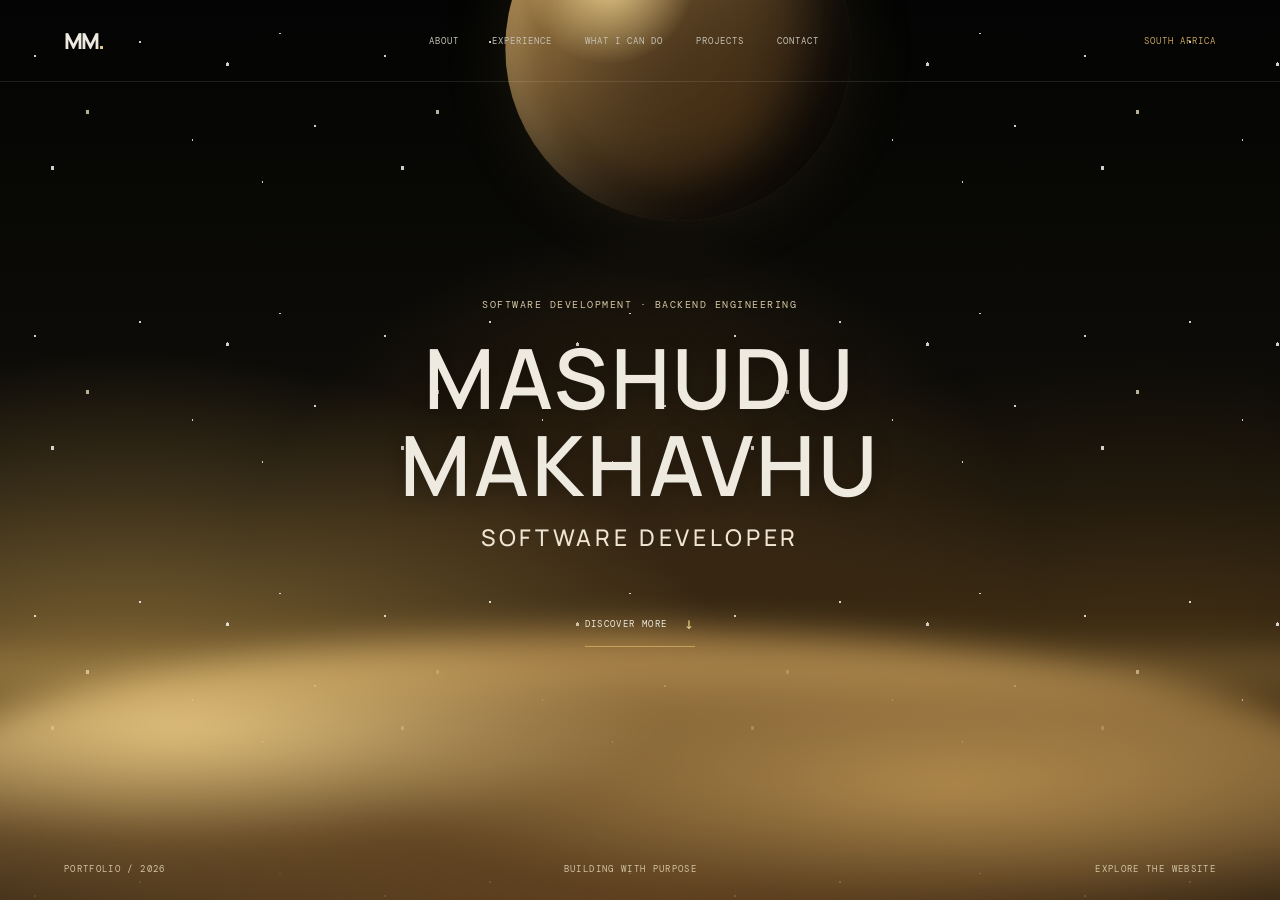
==== index.html @ a8f8b1bf "Initial portfolio website" ====
<!DOCTYPE html>
<html lang="en">
<head>
    <meta charset="UTF-8">
    <meta name="viewport" content="width=device-width, initial-scale=1.0">
    <meta name="theme-color" content="#080806">
    <meta name="description" content="Mashudu Makhavhu — Software Developer">
    <title>Mashudu Makhavhu | Developer</title>

    <link rel="preconnect" href="https://fonts.googleapis.com">
    <link rel="preconnect" href="https://fonts.gstatic.com" crossorigin>
    <link href="https://fonts.googleapis.com/css2?family=DM+Mono:wght@400;500&family=Manrope:wght@400;500;600;700;800&display=swap" rel="stylesheet">

    <link rel="stylesheet" href="css/style.css">
    <script src="js/script.js" defer></script>
</head>
<body class="home-page">

<header class="site-header">
    <a href="index.html" class="logo">MM<span>.</span></a>

    <button class="menu-toggle" aria-label="Open navigation" aria-expanded="false">
        <span></span><span></span>
    </button>

    <nav class="navigation">
        <a href="about.html">ABOUT</a>
        <a href="experience.html">EXPERIENCE</a>
        <a href="capabilities.html">WHAT I CAN DO</a>
        <a href="projects.html">PROJECTS</a>
        <a href="contact.html">CONTACT</a>
    </nav>

    <span class="header-location">SOUTH AFRICA</span>
</header>

<main>
    <section class="hero">

        <div class="stars"></div>
        <div class="planet"></div>
        <div class="horizon"></div>

        <div class="hero-content">
            <p class="hero-overline">
                SOFTWARE DEVELOPMENT · BACKEND ENGINEERING
            </p>

            <h1>MASHUDU<br>MAKHAVHU</h1>

            <p class="hero-role">SOFTWARE DEVELOPER</p>

            <a href="about.html" class="hero-discover">
                DISCOVER MORE <span>↓</span>
            </a>
        </div>

        <div class="hero-bottom">
            <span>PORTFOLIO / 2026</span>
            <span>BUILDING WITH PURPOSE</span>
            <span>EXPLORE THE WEBSITE</span>
        </div>

    </section>
</main>

</body>
</html>
---- css/style.css ----
:root {
    --black: #080806;
    --surface: #100f0b;
    --gold: #c6a15a;
    --gold-light: #e5c987;
    --white: #eeeae0;
    --muted: #969187;
    --line: rgba(230,220,195,.16);
    --font: 'Manrope', sans-serif;
    --mono: 'DM Mono', monospace;
}

* {
    box-sizing: border-box;
    margin: 0;
    padding: 0;
}

html {
    scroll-behavior: smooth;
    scroll-padding-top: 90px;
}

body {
    background: var(--black);
    color: var(--white);
    font-family: var(--font);
    overflow-x: hidden;
    min-width: 0;
}

a {
    color: inherit;
    text-decoration: none;
}

button {
    font: inherit;
}

::selection {
    background: var(--gold);
    color: var(--black);
}


/* HEADER */

.site-header {
    position: relative;
    z-index: 20;
    width: 100%;
    min-height: 82px;
    padding: 0 5%;
    display: flex;
    align-items: center;
    justify-content: space-between;
    border-bottom: 1px solid var(--line);
    background: var(--black);
}

.home-page .site-header {
    position: absolute;
    top: 0;
    left: 0;
    background: transparent;
    border-color: rgba(255,255,255,.1);
}

.logo {
    font-size: 22px;
    font-weight: 800;
    letter-spacing: -.08em;
    flex-shrink: 0;
}

.logo span {
    color: var(--gold-light);
}

.navigation {
    display: flex;
    align-items: center;
    gap: clamp(14px, 2.6vw, 35px);
}

.navigation a,
.header-location {
    font: 9px var(--mono);
    letter-spacing: .11em;
    color: #c6c1b5;
    transition: color .2s;
    white-space: nowrap;
}

.navigation a:hover,
.navigation a[aria-current="page"] {
    color: var(--gold-light);
}

.header-location {
    color: var(--gold);
}


/* MOBILE MENU BUTTON */

.menu-toggle {
    display: none;
    border: 0;
    background: transparent;
    cursor: pointer;
    padding: 10px;
    flex-direction: column;
    gap: 6px;
}

.menu-toggle span {
    display: block;
    width: 23px;
    height: 1px;
    background: var(--white);
    transition: transform .2s;
}

.menu-toggle[aria-expanded="true"] span:first-child {
    transform: translateY(3.5px) rotate(45deg);
}

.menu-toggle[aria-expanded="true"] span:last-child {
    transform: translateY(-3.5px) rotate(-45deg);
}


/* CINEMATIC HOMEPAGE */

.hero {
    position: relative;
    min-height: 100svh;
    min-height: 100vh;
    height: 760px;
    max-height: 1050px;
    overflow: hidden;
    isolation: isolate;
    display: flex;
    justify-content: center;
    align-items: center;
    background:
        radial-gradient(ellipse at 50% 70%, #493318, transparent 45%),
        linear-gradient(180deg, #030403, #100e09 55%, #5d421d);
}

.hero::before {
    content: "";
    position: absolute;
    inset: 0;
    z-index: -1;
    background:
        radial-gradient(ellipse at 10% 90%, rgba(239,189,96,.65), transparent 40%),
        radial-gradient(ellipse at 90% 85%, rgba(176,121,47,.35), transparent 38%),
        linear-gradient(180deg, transparent 30%, rgba(0,0,0,.1) 55%, #080806 100%);
}


/* STARS */

.stars {
    position: absolute;
    inset: 0;
    opacity: .8;
    background-image:
        radial-gradient(1px 1px at 10% 20%, white 100%, transparent),
        radial-gradient(2px 2px at 25% 40%, #e5d7bd 100%, transparent),
        radial-gradient(1px 1px at 40% 15%, white 100%, transparent),
        radial-gradient(2px 2px at 65% 23%, white 100%, transparent),
        radial-gradient(1px 1px at 80% 12%, white 100%, transparent),
        radial-gradient(1px 1px at 90% 45%, white 100%, transparent),
        radial-gradient(2px 2px at 15% 60%, white 100%, transparent),
        radial-gradient(1px 1px at 55% 50%, white 100%, transparent),
        radial-gradient(1px 1px at 75% 65%, white 100%, transparent);
    background-size: 350px 280px;
    animation: star-drift 100s linear infinite;
}

@keyframes star-drift {
    from { background-position: 0 0; }
    to { background-position: 350px 280px; }
}


/* PLANET */

.planet {
    position: absolute;
    width: clamp(180px, 27vw, 360px);
    height: clamp(180px, 27vw, 360px);
    top: -125px;
    left: 53%;
    transform: translateX(-50%);
    border-radius: 50%;
    background:
        radial-gradient(circle at 30% 30%, #e6c987, transparent 25%),
        radial-gradient(circle at 65% 70%, #473016, transparent 55%),
        linear-gradient(135deg, #b58b4b, #2d2114 75%);
    box-shadow:
        inset -35px -25px 65px #080604,
        inset 15px 5px 30px rgba(255,219,153,.35),
        0 0 70px rgba(193,148,70,.12);
}


/* GOLDEN HORIZON */

.horizon {
    position: absolute;
    width: 120%;
    height: 43%;
    bottom: -13%;
    left: -10%;
    background:
        radial-gradient(ellipse at 20% 25%, #f1d18b, transparent 28%),
        radial-gradient(ellipse at 70% 40%, #c59b57, transparent 38%),
        radial-gradient(ellipse at 50% 80%, #6b4822, transparent 60%),
        linear-gradient(180deg, #b48b4d, #302011 80%);
    filter: blur(17px);
    border-radius: 50% 50% 0 0;
    opacity: .85;
}

.horizon::before {
    content: "";
    position: absolute;
    top: 10%;
    width: 100%;
    height: 2px;
    background: rgba(255,231,174,.85);
    box-shadow: 0 0 30px 10px rgba(244,194,104,.4);
}


/* HERO TEXT */

.hero-content {
    position: relative;
    z-index: 3;
    text-align: center;
    margin-top: 45px;
    padding: 20px;
}

.hero-overline,
.hero-bottom,
.hero-discover {
    font-family: var(--mono);
    letter-spacing: .15em;
}

.hero-overline {
    font-size: 10px;
    color: #d5c7a6;
    margin-bottom: 23px;
}

.hero-content h1 {
    font-size: clamp(38px, 6.5vw, 86px);
    line-height: 1.05;
    letter-spacing: .035em;
    font-weight: 600;
    text-shadow: 0 3px 20px rgba(0,0,0,.3);
}

.hero-role {
    font-size: clamp(13px, 2vw, 23px);
    font-weight: 500;
    letter-spacing: .16em;
    margin-top: 13px;
    color: #eee5d3;
}

.hero-discover {
    display: inline-flex;
    align-items: center;
    gap: 17px;
    margin-top: 48px;
    padding: 12px 0;
    border-bottom: 1px solid var(--gold);
    font-size: 9px;
    transition: gap .25s;
}

.hero-discover:hover {
    gap: 27px;
}

.hero-discover span {
    color: var(--gold-light);
    font-size: 16px;
}

.hero-bottom {
    position: absolute;
    z-index: 4;
    bottom: 25px;
    left: 5%;
    right: 5%;
    display: flex;
    justify-content: space-between;
    gap: 15px;
    font-size: 9px;
    color: #d1c2a3;
}


/* INTERIOR PAGES */

.inner-page {
    width: 100%;
}

.page-intro {
    padding: 115px 9% 105px;
    border-bottom: 1px solid var(--line);
    background:
        radial-gradient(ellipse at 90% 20%, rgba(198,161,90,.08), transparent 45%),
        var(--black);
}

.eyebrow {
    font: 10px var(--mono);
    color: var(--gold);
    letter-spacing: .15em;
}

.page-intro .eyebrow {
    margin-bottom: 32px;
}

.page-intro h1 {
    font-size: clamp(55px, 8vw, 105px);
    line-height: 1.04;
    letter-spacing: -.065em;
    font-weight: 500;
}

.page-intro h1 span,
.content-section h2 span {
    color: var(--gold-light);
}

.intro-description {
    margin-top: 25px;
    max-width: 440px;
    color: var(--muted);
    font-size: 13px;
    line-height: 1.9;
}


/* CONTENT SECTIONS */

.content-section {
    padding: 100px 9%;
    border-bottom: 1px solid var(--line);
}

.content-heading {
    margin-bottom: 40px;
}

.content-heading .eyebrow,
.content-section > .eyebrow {
    margin-bottom: 25px;
}

.content-heading h2,
.content-section h2 {
    font-size: clamp(32px, 4vw, 52px);
    font-weight: 500;
    letter-spacing: -.055em;
    line-height: 1.15;
}

.content-body {
    max-width: 760px;
    margin-left: auto;
}

.content-body p {
    color: var(--muted);
    font-size: 13px;
    line-height: 2;
    margin-bottom: 22px;
}

.content-body .large-copy {
    color: var(--white);
    font-size: clamp(18px, 2.3vw, 24px);
    line-height: 1.7;
}


/* PRINCIPLES */

.philosophy > h2 {
    margin-bottom: 55px;
}

.principle-grid {
    display: grid;
    grid-template-columns: repeat(3, 1fr);
    gap: 35px;
}

.principle-grid article {
    border-top: 1px solid var(--line);
    padding-top: 20px;
}

.principle-grid article > span {
    font: 10px var(--mono);
    color: var(--gold);
}

.principle-grid h3 {
    font-size: 17px;
    font-weight: 500;
    margin: 25px 0 10px;
}

.principle-grid p {
    font-size: 11px;
    line-height: 1.9;
    color: var(--muted);
}


/* TIMELINE */

.timeline {
    border-top: 1px solid var(--line);
    margin-top: 35px;
    margin-left: 5px;
}

.timeline-item {
    display: grid;
    grid-template-columns: 15px 125px 1fr;
    gap: 22px;
    padding: 35px 0;
    border-bottom: 1px solid var(--line);
    position: relative;
}

.timeline-marker {
    width: 8px;
    height: 8px;
    border: 1px solid var(--gold);
    border-radius: 50%;
    margin-top: 5px;
    background: var(--black);
    box-shadow: 0 0 12px rgba(198,161,90,.25);
}

.timeline-date {
    font: 9px var(--mono);
    color: var(--gold);
    letter-spacing: .1em;
    padding-top: 3px;
}

.timeline-content h2 {
    font-size: 19px;
    font-weight: 500;
    margin-bottom: 9px;
}

.timeline-subtitle {
    font-size: 10px;
    color: var(--gold-light);
    margin-bottom: 14px;
}

.timeline-content > p:last-child {
    max-width: 520px;
    font-size: 12px;
    color: var(--muted);
    line-height: 1.9;
}

.statement h2 {
    font-size: clamp(40px, 6vw, 72px);
}


/* CAPABILITY DETAILS */

.capability-detail-list {
    border-top: 1px solid var(--line);
    margin-top: 35px;
}

.capability-detail {
    display: grid;
    grid-template-columns: 50px 1fr 130px;
    gap: 25px;
    align-items: start;
    padding: 30px 0;
    border-bottom: 1px solid var(--line);
}

.detail-number {
    font: 10px var(--mono);
    color: var(--gold);
    padding-top: 6px;
}

.capability-detail h2 {
    font-size: 21px;
    margin-bottom: 12px;
}

.capability-detail p {
    max-width: 530px;
    color: var(--muted);
    font-size: 12px;
    line-height: 1.9;
    margin-bottom: 18px;
}

.detail-tags {
    display: flex;
    flex-wrap: wrap;
    gap: 8px;
}

.detail-tags span {
    font: 8px var(--mono);
    letter-spacing: .08em;
    color: #c8c1b3;
    border: 1px solid var(--line);
    padding: 7px 9px;
}

.detail-status {
    font: 8px var(--mono);
    color: var(--gold);
    text-align: right;
    padding-top: 7px;
}


/* PROJECT EMPTY STATE */

.project-empty {
    min-height: 430px;
    display: flex;
    flex-direction: column;
    justify-content: center;
    align-items: flex-start;
    background:
        radial-gradient(ellipse at 85% 50%, rgba(198,161,90,.07), transparent 45%);
}

.empty-mark {
    font-size: 70px;
    font-weight: 800;
    letter-spacing: -.09em;
    color: rgba(198,161,90,.12);
    margin-bottom: 30px;
}

.project-empty .eyebrow {
    margin-bottom: 25px;
}

.project-empty h2 {
    font-size: clamp(38px, 5vw, 65px);
}

.project-empty > p:not(.eyebrow) {
    max-width: 450px;
    color: var(--muted);
    font-size: 12px;
    line-height: 1.9;
    margin-top: 22px;
}

.line-link {
    display: inline-flex;
    align-items: center;
    gap: 20px;
    margin-top: 28px;
    padding-bottom: 10px;
    border-bottom: 1px solid var(--gold);
    font: 9px var(--mono);
    letter-spacing: .12em;
}

.line-link span {
    color: var(--gold);
}


/* CONTACT */

.contact-content h2 {
    font-size: clamp(45px, 7vw, 80px);
    margin: 35px 0 20px;
}

.contact-content > p:not(.eyebrow):not(.placeholder-note) {
    max-width: 450px;
    color: var(--muted);
    font-size: 12px;
    line-height: 1.9;
}

.contact-email {
    display: flex;
    align-items: center;
    justify-content: space-between;
    gap: 15px;
    max-width: 540px;
    margin-top: 45px;
    padding-bottom: 17px;
    border-bottom: 1px solid var(--gold);
    font-size: clamp(15px, 2.5vw, 23px);
    font-weight: 600;
    overflow-wrap: anywhere;
}

.contact-email span {
    color: var(--gold);
    flex-shrink: 0;
}

.contact-socials {
    display: flex;
    gap: 30px;
    margin-top: 30px;
}

.contact-socials a {
    font: 9px var(--mono);
    color: var(--muted);
    letter-spacing: .1em;
}

.contact-socials a:hover {
    color: var(--gold);
}

.placeholder-note {
    color: #706d63;
    font-size: 9px;
    margin-top: 30px;
}


/* PAGE TO PAGE NAVIGATION */

.page-navigation {
    padding: 25px 9%;
    display: flex;
    justify-content: space-between;
    gap: 20px;
    border-bottom: 1px solid var(--line);
}

.page-navigation a {
    font: 9px var(--mono);
    color: var(--muted);
    letter-spacing: .1em;
    transition: color .2s;
}

.page-navigation a:hover {
    color: var(--gold);
}


/* FOOTER */

.site-footer {
    min-height: 105px;
    padding: 25px 8%;
    display: flex;
    align-items: center;
    justify-content: space-between;
    gap: 20px;
}

.site-footer p,
.site-footer > span {
    font: 8px var(--mono);
    color: var(--muted);
    letter-spacing: .1em;
}


/* TABLET */

@media (max-width: 950px) {

    .site-header {
        padding: 0 4%;
    }

    .navigation {
        gap: 14px;
    }

    .navigation a,
    .header-location {
        font-size: 8px;
    }

    .page-intro,
    .content-section {
        padding-left: 7%;
        padding-right: 7%;
    }

}


/* MOBILE */

@media (max-width: 680px) {

    html {
        scroll-padding-top: 75px;
    }

    .site-header {
        min-height: 70px;
        padding: 0 22px;
    }

    .logo {
        font-size: 20px;
    }

    .header-location {
        display: none;
    }

    .menu-toggle {
        display: flex;
        position: relative;
        z-index: 22;
    }

    .navigation {
        display: none;
        position: absolute;
        top: 69px;
        left: 0;
        right: 0;
        background: #0b0a07;
        padding: 15px 25px 25px;
        border-bottom: 1px solid var(--line);
        flex-direction: column;
        align-items: stretch;
        gap: 0;
    }

    .navigation.open {
        display: flex;
    }

    .navigation a {
        padding: 16px 0;
        border-bottom: 1px solid var(--line);
        font-size: 10px;
    }

    .navigation a:last-child {
        border-bottom: 0;
    }


    /* MOBILE HOMEPAGE */

    .hero {
        height: 100svh;
        min-height: 620px;
        max-height: 850px;
    }

    .planet {
        width: 205px;
        height: 205px;
        top: 35px;
        left: 65%;
    }

    .horizon {
        width: 150%;
        height: 37%;
        bottom: -7%;
        left: -25%;
        filter: blur(12px);
    }

    .hero-content {
        margin-top: 35px;
        padding: 15px;
    }

    .hero-overline {
        font-size: 8px;
        letter-spacing: .1em;
        margin-bottom: 20px;
    }

    .hero-content h1 {
        font-size: clamp(37px, 10vw, 56px);
        letter-spacing: .015em;
        line-height: 1.12;
    }

    .hero-role {
        font-size: 12px;
        letter-spacing: .12em;
    }

    .hero-discover {
        margin-top: 38px;
        font-size: 8px;
    }

    .hero-bottom {
        left: 20px;
        right: 20px;
        bottom: 20px;
        font-size: 7px;
    }

    .hero-bottom span:nth-child(2) {
        display: none;
    }


    /* MOBILE INTERIOR PAGES */

    .page-intro {
        padding: 90px 24px 75px;
    }

    .page-intro .eyebrow {
        margin-bottom: 27px;
    }

    .page-intro h1 {
        font-size: clamp(53px, 13vw, 76px);
    }

    .intro-description {
        font-size: 12px;
        margin-top: 20px;
    }

    .content-section {
        padding: 75px 24px;
    }

    .content-heading {
        margin-bottom: 30px;
    }

    .content-body {
        margin-left: 0;
    }

    .content-body .large-copy {
        font-size: 18px;
    }

    .content-body p {
        font-size: 12px;
    }


    /* MOBILE PRINCIPLES */

    .principle-grid {
        grid-template-columns: 1fr;
        gap: 25px;
    }

    .principle-grid article {
        padding-top: 15px;
    }

    .principle-grid h3 {
        margin: 13px 0 7px;
    }


    /* MOBILE TIMELINE */

    .timeline-item {
        grid-template-columns: 10px 1fr;
        gap: 12px;
        padding: 25px 0;
    }

    .timeline-marker {
        grid-column: 1;
        grid-row: 1 / span 2;
    }

    .timeline-date {
        grid-column: 2;
        font-size: 8px;
    }

    .timeline-content {
        grid-column: 2;
    }

    .timeline-content h2 {
        font-size: 17px;
    }

    .timeline-content > p:last-child {
        font-size: 11px;
    }


    /* MOBILE CAPABILITIES */

    .capability-detail {
        grid-template-columns: 25px 1fr;
        gap: 12px;
        padding: 25px 0;
    }

    .capability-detail h2 {
        font-size: 18px;
    }

    .capability-detail p {
        font-size: 11px;
    }

    .detail-status {
        grid-column: 2;
        text-align: left;
        font-size: 8px;
    }


    /* MOBILE PROJECTS */

    .project-empty {
        min-height: 420px;
    }

    .empty-mark {
        font-size: 58px;
    }

    .project-empty h2 {
        font-size: 39px;
    }


    /* MOBILE CONTACT */

    .contact-content h2 {
        font-size: clamp(43px, 12vw, 63px);
    }

    .contact-email {
        font-size: 14px;
    }

    .contact-socials {
        gap: 22px;
    }


    /* MOBILE FOOTER */

    .site-footer {
        padding: 23px 22px;
        flex-wrap: wrap;
        min-height: 100px;
    }

    .site-footer p,
    .site-footer > span {
        font-size: 7px;
    }

    .page-navigation {
        padding: 22px 24px;
    }

    .page-navigation a {
        font-size: 8px;
    }

}


/* SMALL PHONES */

@media (max-width: 360px) {

    .site-header {
        padding: 0 16px;
    }

    .hero-content h1 {
        font-size: 35px;
    }

    .hero-overline {
        font-size: 7px;
    }

    .page-intro,
    .content-section {
        padding-left: 19px;
        padding-right: 19px;
    }

    .page-navigation {
        padding-left: 19px;
        padding-right: 19px;
    }

}


/* ACCESSIBILITY */

@media (prefers-reduced-motion: reduce) {

    *,
    *::before,
    *::after {
        animation: none !important;
        scroll-behavior: auto !important;
        transition: none !important;
    }

}
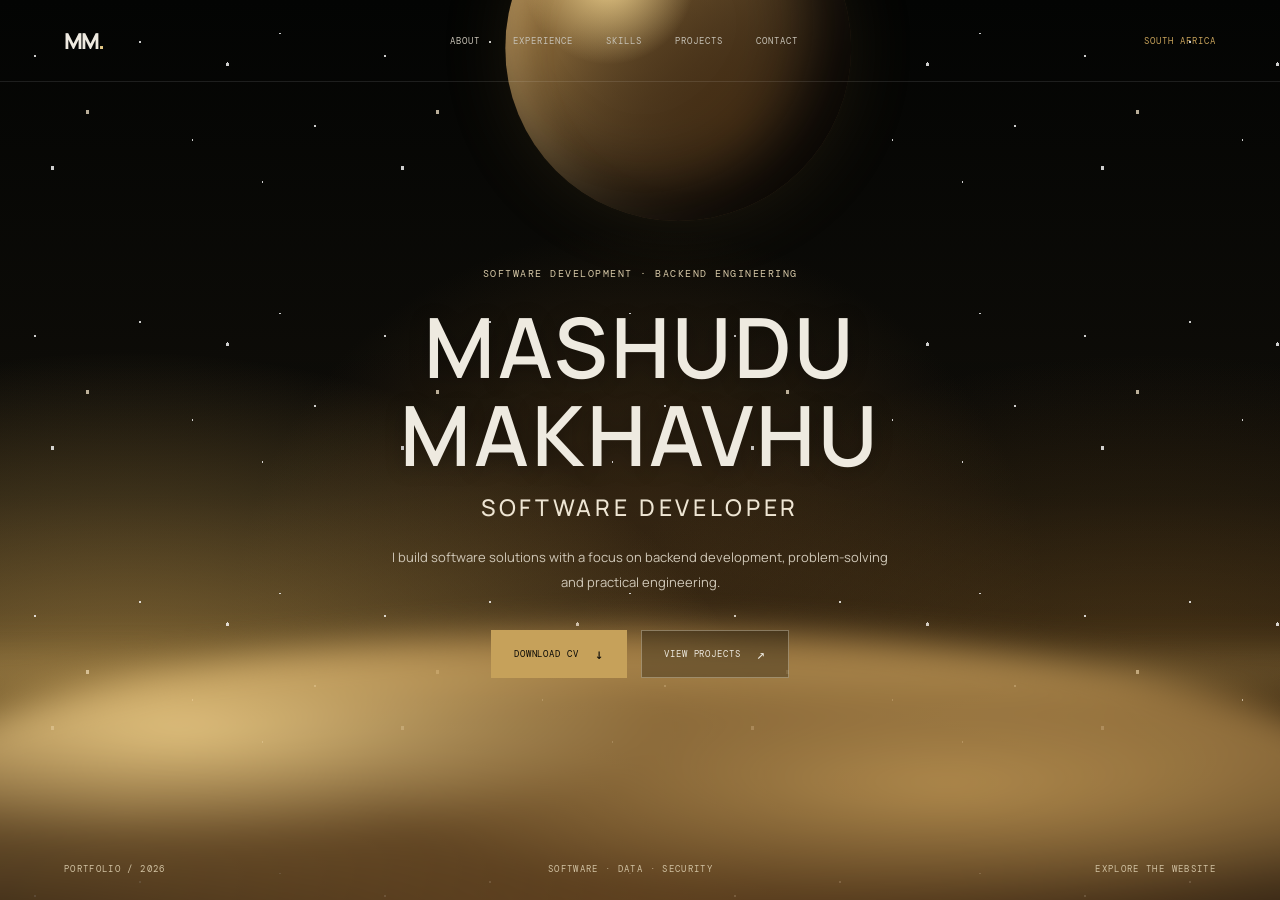
==== commit ff7679a9: "Enhance index.html with updated metadata and content Updated the description meta tag and title for " ====
--- a/index.html
+++ b/index.html
@@ -5,8 +5,8 @@
     <meta charset="UTF-8">
     <meta name="viewport" content="width=device-width, initial-scale=1.0">
     <meta name="theme-color" content="#080806">
-    <meta name="description" content="Mashudu Makhavhu — Software Developer">
-    <title>Mashudu Makhavhu | Developer</title>
+    <meta name="description" content="Mashudu Makhavhu — Software Developer focused on backend development, software engineering and data-driven solutions.">
+    <title>Mashudu Makhavhu | Software Developer</title>
 
     <link rel="preconnect" href="https://fonts.googleapis.com">
     <link rel="preconnect" href="https://fonts.gstatic.com" crossorigin>
@@ -15,19 +15,23 @@
     <link rel="stylesheet" href="css/style.css">
     <script src="js/script.js" defer></script>
 </head>
+
 <body class="home-page">
 
 <header class="site-header">
     <a href="index.html" class="logo">MM<span>.</span></a>
 
-    <button class="menu-toggle" aria-label="Open navigation" aria-expanded="false">
-        <span></span><span></span>
+    <button class="menu-toggle"
+            aria-label="Open navigation"
+            aria-expanded="false">
+        <span></span>
+        <span></span>
     </button>
 
     <nav class="navigation">
         <a href="about.html">ABOUT</a>
         <a href="experience.html">EXPERIENCE</a>
-        <a href="capabilities.html">WHAT I CAN DO</a>
+        <a href="capabilities.html">SKILLS</a>
         <a href="projects.html">PROJECTS</a>
         <a href="contact.html">CONTACT</a>
     </nav>
@@ -43,6 +47,7 @@
         <div class="horizon"></div>
 
         <div class="hero-content">
+
             <p class="hero-overline">
                 SOFTWARE DEVELOPMENT · BACKEND ENGINEERING
             </p>
@@ -51,14 +56,31 @@
 
             <p class="hero-role">SOFTWARE DEVELOPER</p>
 
-            <a href="about.html" class="hero-discover">
-                DISCOVER MORE <span>↓</span>
-            </a>
+            <p class="hero-description">
+                I build software solutions with a focus on backend
+                development, problem-solving and practical engineering.
+            </p>
+
+            <div class="hero-actions">
+
+                <a href="assets/Mashudu-Makhavhu-CV.pdf"
+                   class="hero-button hero-button-primary"
+                   download="Mashudu-Makhavhu-CV.pdf">
+                    DOWNLOAD CV <span>↓</span>
+                </a>
+
+                <a href="projects.html"
+                   class="hero-button hero-button-secondary">
+                    VIEW PROJECTS <span>↗</span>
+                </a>
+
+            </div>
+
         </div>
 
         <div class="hero-bottom">
             <span>PORTFOLIO / 2026</span>
-            <span>BUILDING WITH PURPOSE</span>
+            <span>SOFTWARE · DATA · SECURITY</span>
             <span>EXPLORE THE WEBSITE</span>
         </div>
 
@@ -66,4 +88,5 @@
 </main>
 
 </body>
-</html>
+            </html>
+            
--- a/css/style.css
+++ b/css/style.css
@@ -1049,4 +1049,109 @@
         transition: none !important;
     }
 
-}
+} 
+
+/* HOMEPAGE INTRODUCTION */
+
+.hero-description {
+    max-width: 510px;
+    margin: 22px auto 0;
+    color: #d0c8b8;
+    font-size: 13px;
+    line-height: 1.9;
+}
+
+
+/* HOMEPAGE ACTION BUTTONS */
+
+.hero-actions {
+    display: flex;
+    justify-content: center;
+    align-items: center;
+    flex-wrap: wrap;
+    gap: 14px;
+    margin-top: 35px;
+}
+
+.hero-button {
+    display: inline-flex;
+    align-items: center;
+    justify-content: center;
+    gap: 16px;
+    min-height: 48px;
+    padding: 0 22px;
+    font-family: var(--mono);
+    font-size: 9px;
+    letter-spacing: .1em;
+    transition: background .25s, color .25s, border-color .25s;
+}
+
+.hero-button span {
+    font-size: 14px;
+}
+
+.hero-button-primary {
+    background: var(--gold);
+    color: var(--black);
+    border: 1px solid var(--gold);
+}
+
+.hero-button-primary:hover {
+    background: var(--gold-light);
+    border-color: var(--gold-light);
+}
+
+.hero-button-secondary {
+    background: rgba(8,8,6,.3);
+    color: var(--white);
+    border: 1px solid rgba(230,220,195,.4);
+}
+
+.hero-button-secondary:hover {
+    color: var(--gold-light);
+    border-color: var(--gold-light);
+}
+
+.hero-button:focus-visible {
+    outline: 2px solid var(--gold-light);
+    outline-offset: 4px;
+}
+
+
+/* MOBILE HOMEPAGE ADJUSTMENTS */
+
+@media (max-width: 680px) {
+
+    .hero-description {
+        max-width: 330px;
+        font-size: 11px;
+        line-height: 1.8;
+        margin-top: 19px;
+    }
+
+    .hero-actions {
+        gap: 10px;
+        margin-top: 27px;
+    }
+
+    .hero-button {
+        min-height: 45px;
+        padding: 0 15px;
+        font-size: 8px;
+        gap: 10px;
+    }
+
+}
+
+@media (max-width: 360px) {
+
+    .hero-actions {
+        flex-direction: column;
+        align-items: stretch;
+        max-width: 220px;
+        margin-left: auto;
+        margin-right: auto;
+    }
+
+}
+
